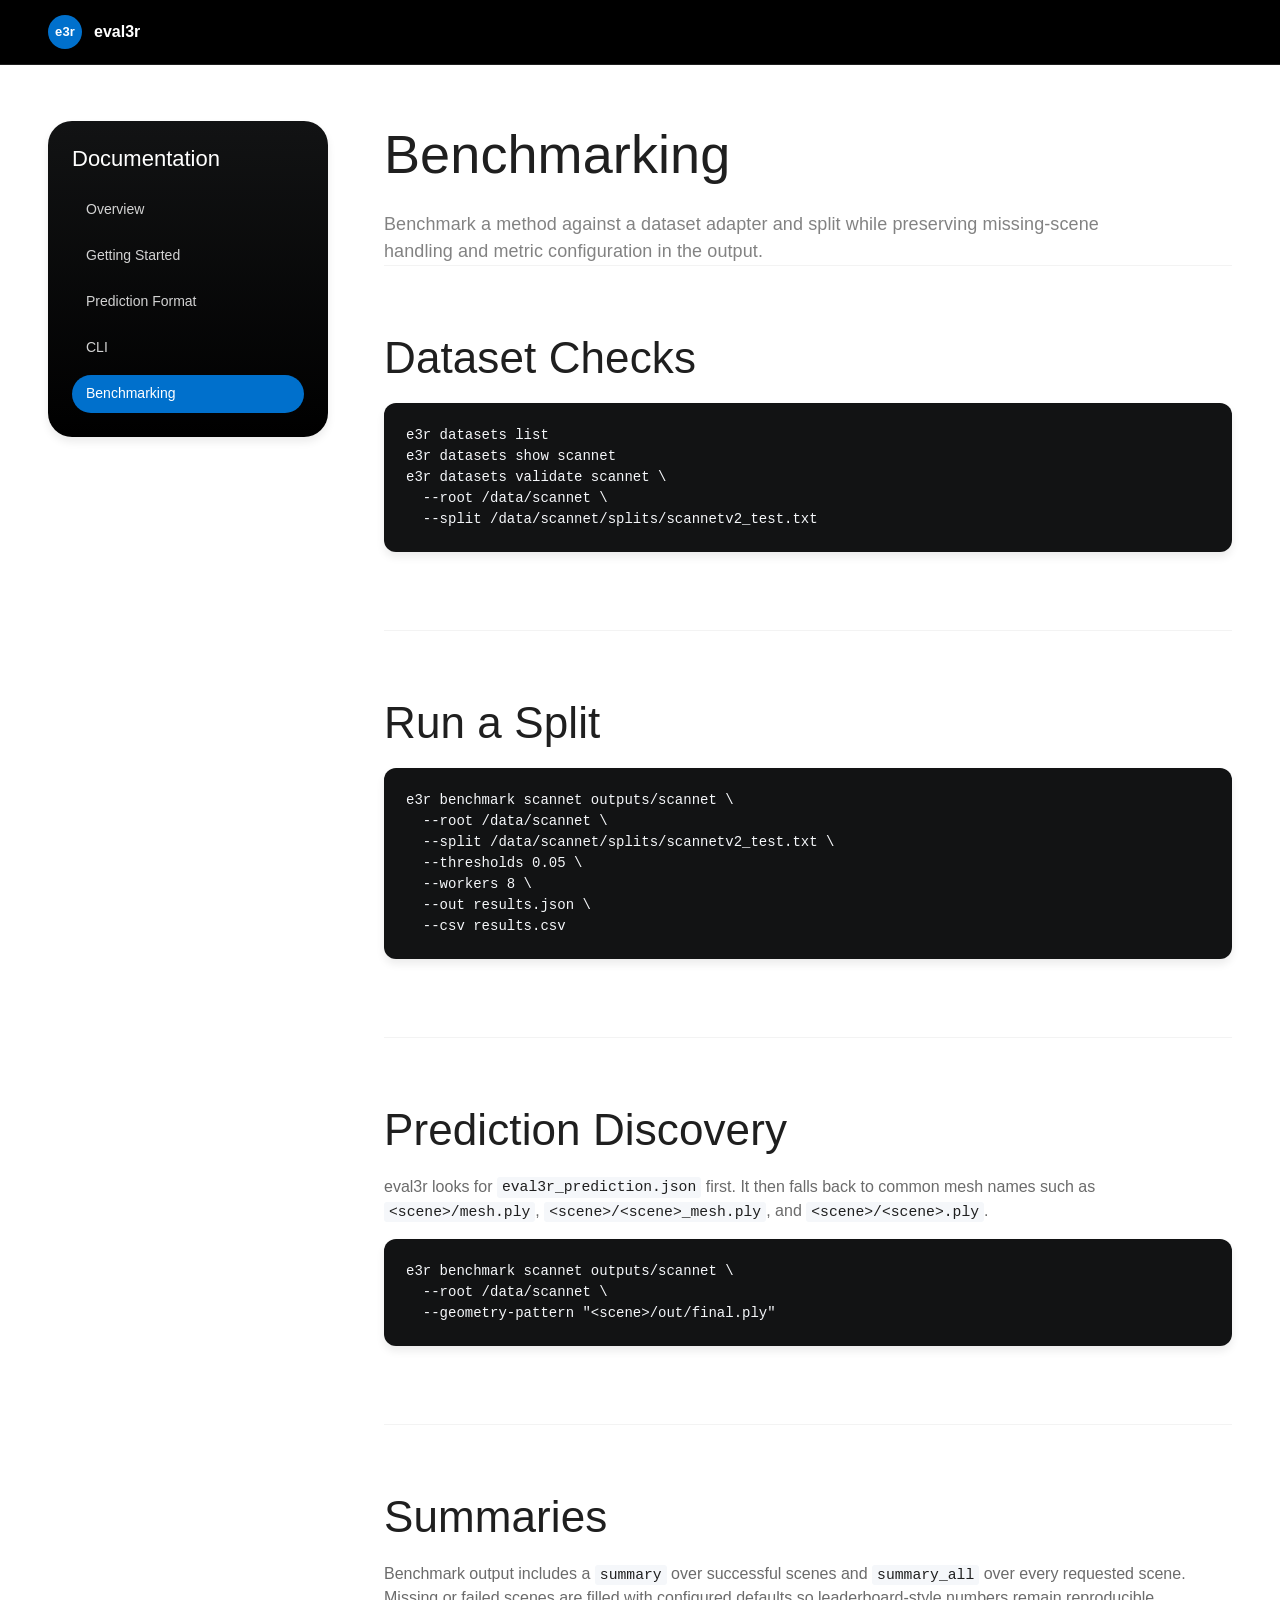
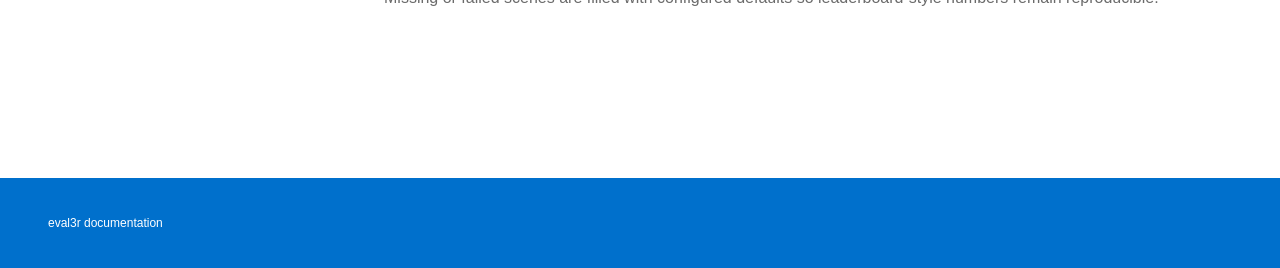
==== docs/benchmarking.html @ 65635a18 "Add GitHub Pages documentation site Create a static docs site under docs/ with a PlayStation-inspire" ====
<!doctype html>
<html lang="en">
  <head>
    <meta charset="utf-8" />
    <meta name="viewport" content="width=device-width, initial-scale=1" />
    <title>Benchmarking - eval3r</title>
    <link rel="stylesheet" href="assets/site.css" />
  </head>
  <body>
    <header class="site-header">
      <nav class="nav" aria-label="Main navigation">
        <a class="brand" href="index.html"><span class="brand-mark">e3r</span> eval3r</a>
        <div class="nav-links">
          <a href="index.html">Overview</a>
          <a href="getting-started.html">Getting Started</a>
          <a href="prediction-format.html">Prediction Format</a>
          <a href="cli.html">CLI</a>
          <a aria-current="page" href="benchmarking.html">Benchmarking</a>
        </div>
      </nav>
    </header>

    <main class="docs-layout">
      <aside class="docs-sidebar" aria-label="Documentation navigation">
        <p class="sidebar-title">Documentation</p>
        <nav class="sidebar-nav">
          <a href="index.html">Overview</a>
          <a href="getting-started.html">Getting Started</a>
          <a href="prediction-format.html">Prediction Format</a>
          <a href="cli.html">CLI</a>
          <a aria-current="page" href="benchmarking.html">Benchmarking</a>
        </nav>
      </aside>
      <article class="docs-content page content">
        <h1>Benchmarking</h1>
        <p class="lead">
          Benchmark a method against a dataset adapter and split while preserving missing-scene
          handling and metric configuration in the output.
        </p>

        <section class="section">
          <h2>Dataset Checks</h2>
          <pre><code>e3r datasets list
e3r datasets show scannet
e3r datasets validate scannet \
  --root /data/scannet \
  --split /data/scannet/splits/scannetv2_test.txt</code></pre>
        </section>

        <section class="section">
          <h2>Run a Split</h2>
          <pre><code>e3r benchmark scannet outputs/scannet \
  --root /data/scannet \
  --split /data/scannet/splits/scannetv2_test.txt \
  --thresholds 0.05 \
  --workers 8 \
  --out results.json \
  --csv results.csv</code></pre>
        </section>

        <section class="section">
          <h2>Prediction Discovery</h2>
          <p>
            eval3r looks for <code>eval3r_prediction.json</code> first. It then falls back to common
            mesh names such as <code>&lt;scene&gt;/mesh.ply</code>,
            <code>&lt;scene&gt;/&lt;scene&gt;_mesh.ply</code>, and
            <code>&lt;scene&gt;/&lt;scene&gt;.ply</code>.
          </p>
          <pre><code>e3r benchmark scannet outputs/scannet \
  --root /data/scannet \
  --geometry-pattern "&lt;scene&gt;/out/final.ply"</code></pre>
        </section>

        <section class="section">
          <h2>Summaries</h2>
          <p>
            Benchmark output includes a <code>summary</code> over successful scenes and
            <code>summary_all</code> over every requested scene. Missing or failed scenes are filled
            with configured defaults so leaderboard-style numbers remain reproducible.
          </p>
        </section>
      </article>
    </main>

    <footer class="site-footer">
      <div class="footer-inner">eval3r documentation</div>
    </footer>
  </body>
</html>
---- docs/assets/site.css ----
:root {
  color-scheme: light;
  --ps-blue: #0070cc;
  --ps-blue-dark: #0068bd;
  --ps-cyan: #1eaedb;
  --link-hover: #1883fd;
  --black: #000000;
  --shadow-black: #121314;
  --white: #ffffff;
  --ice: #f5f7fa;
  --divider: #f3f3f3;
  --ink: #1f1f1f;
  --muted: #6b6b6b;
  --soft: #cccccc;
  --orange: #d53b00;
  --red: #c81b3a;
  --code-bg: #121314;
  --code-ink: #f5f7fa;
  --shadow-hero: 0 5px 9px rgba(0, 0, 0, 0.8);
  --shadow-panel: 0 5px 9px rgba(0, 0, 0, 0.06);
  --shadow-card: 0 5px 9px rgba(0, 0, 0, 0.08);
}

* {
  box-sizing: border-box;
}

html {
  scroll-behavior: smooth;
}

body {
  margin: 0;
  background: var(--white);
  color: var(--ink);
  font-family: "SST", "Playstation SST", Arial, Helvetica, sans-serif;
  line-height: 1.5;
}

a {
  color: var(--ps-blue-dark);
  text-decoration-thickness: 0.08em;
  text-underline-offset: 0.18em;
  transition:
    color 180ms ease,
    background 180ms ease,
    box-shadow 180ms ease,
    transform 180ms ease;
}

a:hover {
  color: var(--link-hover);
}

code,
pre {
  font-family: "SFMono-Regular", Consolas, "Liberation Mono", Menlo, monospace;
}

.site-header {
  position: sticky;
  top: 0;
  z-index: 10;
  border-bottom: 1px solid rgba(255, 255, 255, 0.12);
  background: var(--black);
}

.nav {
  display: flex;
  align-items: center;
  justify-content: flex-start;
  max-width: 1280px;
  min-height: 64px;
  margin: 0 auto;
  padding: 0 48px;
  gap: 32px;
}

.brand {
  display: inline-flex;
  align-items: center;
  gap: 12px;
  color: var(--white);
  font-size: 16px;
  font-weight: 700;
  text-decoration: none;
}

.brand:hover {
  color: var(--white);
}

.brand-mark {
  display: grid;
  place-items: center;
  width: 34px;
  height: 34px;
  border-radius: 100%;
  background: var(--ps-blue);
  color: var(--white);
  font-size: 13px;
  font-weight: 700;
  letter-spacing: 0.144px;
}

.nav-links {
  display: none;
  align-items: center;
  flex-wrap: wrap;
  justify-content: flex-end;
  gap: 8px 22px;
  font-size: 14px;
  font-weight: 500;
}

.nav-links a {
  position: relative;
  color: var(--white);
  text-decoration: none;
}

.nav-links a:hover {
  color: var(--link-hover);
}

.nav-links a[aria-current="page"]::after {
  position: absolute;
  right: 0;
  bottom: -21px;
  left: 0;
  height: 2px;
  background: var(--ps-blue);
  content: "";
}

.hero {
  display: grid;
  grid-template-columns: minmax(0, 0.95fr) minmax(360px, 1.05fr);
  align-items: center;
  gap: 64px;
  max-width: 1280px;
  margin: 0 auto;
  padding: 88px 48px 96px;
  color: var(--white);
}

main {
  background: var(--white);
}

main > .hero:first-child {
  max-width: none;
  padding-right: max(48px, calc((100vw - 1280px) / 2 + 48px));
  padding-left: max(48px, calc((100vw - 1280px) / 2 + 48px));
  background: linear-gradient(180deg, var(--shadow-black) 0%, var(--black) 100%);
}

.eyebrow {
  margin: 0 0 14px;
  color: #53b1ff;
  font-size: 14px;
  font-weight: 500;
  letter-spacing: 0.1px;
}

h1,
h2,
h3 {
  line-height: 1.25;
  letter-spacing: 0.1px;
}

h1 {
  max-width: 760px;
  margin: 0;
  font-size: clamp(44px, 7vw, 54px);
  font-weight: 300;
}

h2 {
  margin: 0 0 18px;
  font-size: clamp(28px, 4vw, 44px);
  font-weight: 300;
}

h3 {
  margin: 0 0 10px;
  font-size: 22px;
  font-weight: 300;
}

p {
  color: var(--muted);
}

.lead {
  max-width: 760px;
  margin: 22px 0 0;
  color: inherit;
  font-size: 18px;
  font-weight: 400;
  letter-spacing: 0.1px;
  opacity: 0.84;
}

.page > .lead,
.content > .lead {
  color: var(--muted);
}

.hero-actions {
  display: flex;
  align-items: center;
  flex-wrap: wrap;
  gap: 16px;
  margin-top: 32px;
}

.button {
  display: inline-flex;
  align-items: center;
  justify-content: center;
  min-height: 48px;
  padding: 0 24px;
  border: 0;
  border-radius: 999px;
  background: var(--ps-blue);
  color: var(--white);
  font-size: 18px;
  font-weight: 500;
  letter-spacing: 0.4px;
  text-decoration: none;
  transform-origin: center;
  transition:
    background 180ms ease,
    border-color 180ms ease,
    box-shadow 180ms ease,
    color 180ms ease,
    transform 180ms ease,
    opacity 180ms ease;
}

.button:hover,
.button:focus-visible {
  border: 2px solid var(--white);
  background: var(--ps-cyan);
  color: var(--white);
  box-shadow: 0 0 0 2px var(--ps-blue);
  transform: scale(1.12);
}

.button:active {
  opacity: 0.6;
}

.button.secondary {
  border: 2px outset var(--black);
  background: var(--white);
  color: var(--ps-blue);
}

.hero-visual {
  min-height: 390px;
  border-radius: 24px;
  background: var(--black);
  box-shadow: var(--shadow-hero);
  overflow: hidden;
}

.hero-visual svg {
  display: block;
  width: 100%;
  height: 100%;
  min-height: 390px;
}

.docs-layout {
  display: grid;
  grid-template-columns: 280px minmax(0, 1fr);
  gap: 56px;
  max-width: 1280px;
  margin: 0 auto;
  padding: 56px 48px 88px;
  background: var(--white);
}

.docs-sidebar {
  position: sticky;
  top: 96px;
  align-self: start;
  max-height: calc(100vh - 120px);
  padding: 24px;
  overflow-y: auto;
  border-radius: 24px;
  background: linear-gradient(180deg, var(--shadow-black) 0%, var(--black) 100%);
  box-shadow: var(--shadow-card);
}

.sidebar-title {
  margin: 0 0 18px;
  color: var(--white);
  font-size: 22px;
  font-weight: 300;
  line-height: 1.25;
}

.sidebar-nav {
  display: grid;
  gap: 8px;
}

.sidebar-nav a {
  display: flex;
  align-items: center;
  min-height: 38px;
  padding: 0 14px;
  border-radius: 999px;
  color: rgba(255, 255, 255, 0.82);
  font-size: 14px;
  font-weight: 500;
  text-decoration: none;
}

.sidebar-nav a:hover,
.sidebar-nav a[aria-current="page"] {
  background: var(--ps-blue);
  color: var(--white);
}

.sidebar-nav a:hover {
  box-shadow: 0 0 0 2px var(--ps-cyan);
  transform: translateX(4px);
}

.docs-content {
  min-width: 0;
}

.page {
  max-width: 960px;
  padding: 0;
}

.content {
  max-width: 960px;
}

.section {
  padding: 64px 0;
  border-top: 1px solid var(--divider);
}

.section:first-child {
  border-top: 0;
}

.grid {
  display: grid;
  grid-template-columns: repeat(3, minmax(0, 1fr));
  gap: 24px;
}

.card {
  min-height: 220px;
  padding: 28px;
  border: 0;
  border-radius: 19px;
  background: linear-gradient(180deg, var(--white) 0%, var(--ice) 100%);
  box-shadow: var(--shadow-panel);
  transition:
    box-shadow 200ms ease,
    transform 200ms ease;
}

.card:hover {
  box-shadow: var(--shadow-card);
  transform: translateY(-3px) scale(1.02);
}

.card p {
  margin-bottom: 0;
}

.callout {
  padding: 20px 24px;
  border-left: 4px solid var(--ps-blue);
  border-radius: 0 12px 12px 0;
  background: linear-gradient(180deg, var(--white) 0%, var(--ice) 100%);
  box-shadow: var(--shadow-panel);
  color: var(--ink);
}

.table-wrap {
  overflow-x: auto;
  border-radius: 12px;
  box-shadow: var(--shadow-panel);
}

table {
  width: 100%;
  border-collapse: collapse;
  background: var(--white);
}

th,
td {
  padding: 14px 16px;
  border: 1px solid var(--divider);
  text-align: left;
  vertical-align: top;
}

th {
  background: var(--ice);
  color: var(--ink);
  font-size: 14px;
  font-weight: 700;
}

pre {
  overflow-x: auto;
  padding: 22px;
  border-radius: 12px;
  background: var(--code-bg);
  color: var(--code-ink);
  font-size: 14px;
  box-shadow: var(--shadow-card);
}

:not(pre) > code {
  padding: 0.14em 0.34em;
  border-radius: 3px;
  background: var(--ice);
  color: var(--ink);
  font-size: 0.92em;
}

.site-footer {
  border-top: 0;
  background: var(--ps-blue);
  color: var(--white);
}

.footer-inner {
  max-width: 1280px;
  margin: 0 auto;
  padding: 36px 48px;
  color: var(--white);
  font-size: 12px;
  font-weight: 500;
}

@media (max-width: 900px) {
  .nav {
    align-items: flex-start;
    flex-direction: column;
    padding: 16px 24px;
  }

  .nav-links {
    justify-content: flex-start;
  }

  .nav-links a[aria-current="page"]::after {
    bottom: -5px;
  }

  .hero,
  main > .hero:first-child {
    grid-template-columns: 1fr;
    padding: 56px 24px 72px;
  }

  .docs-layout {
    grid-template-columns: 1fr;
    gap: 32px;
    padding: 32px 24px 72px;
  }

  .docs-sidebar {
    position: static;
    max-height: none;
    border-radius: 19px;
  }

  .grid {
    grid-template-columns: 1fr;
  }

  .button:hover,
  .button:focus-visible {
    transform: scale(1.04);
  }
}
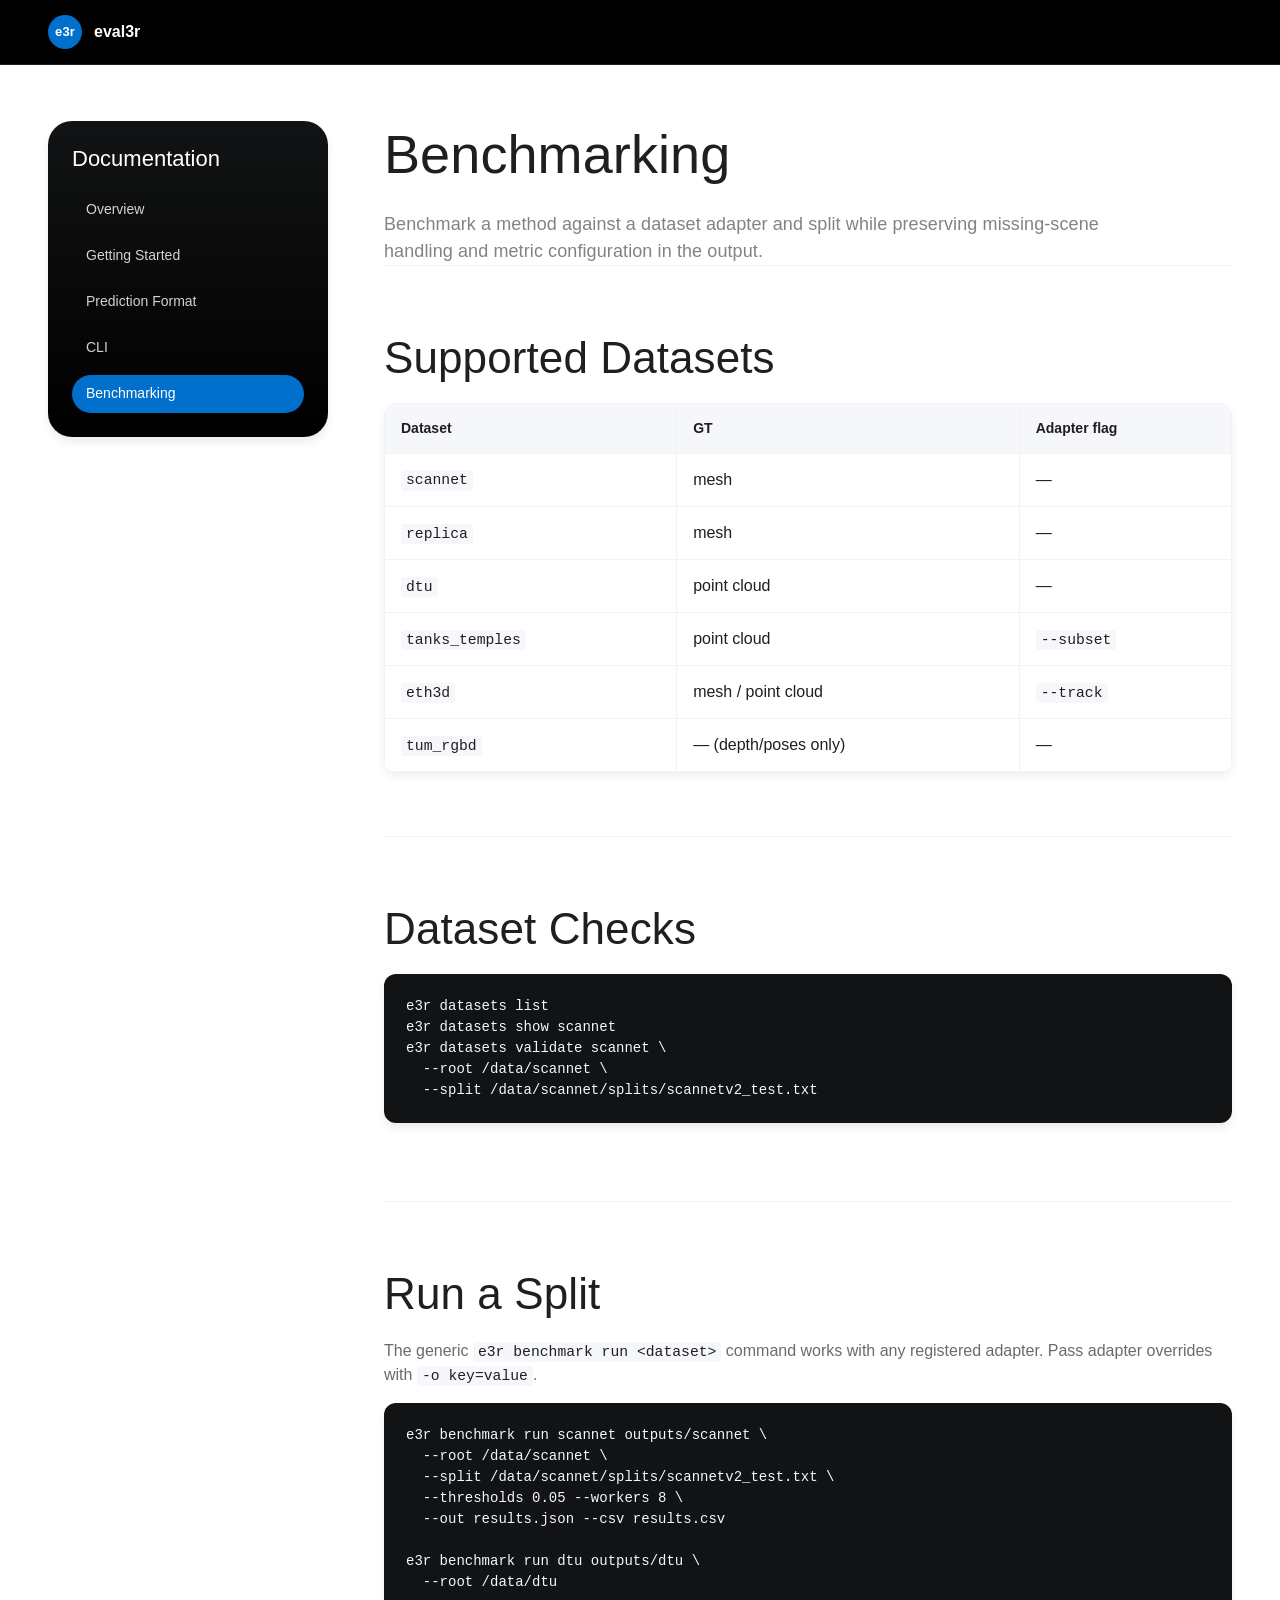
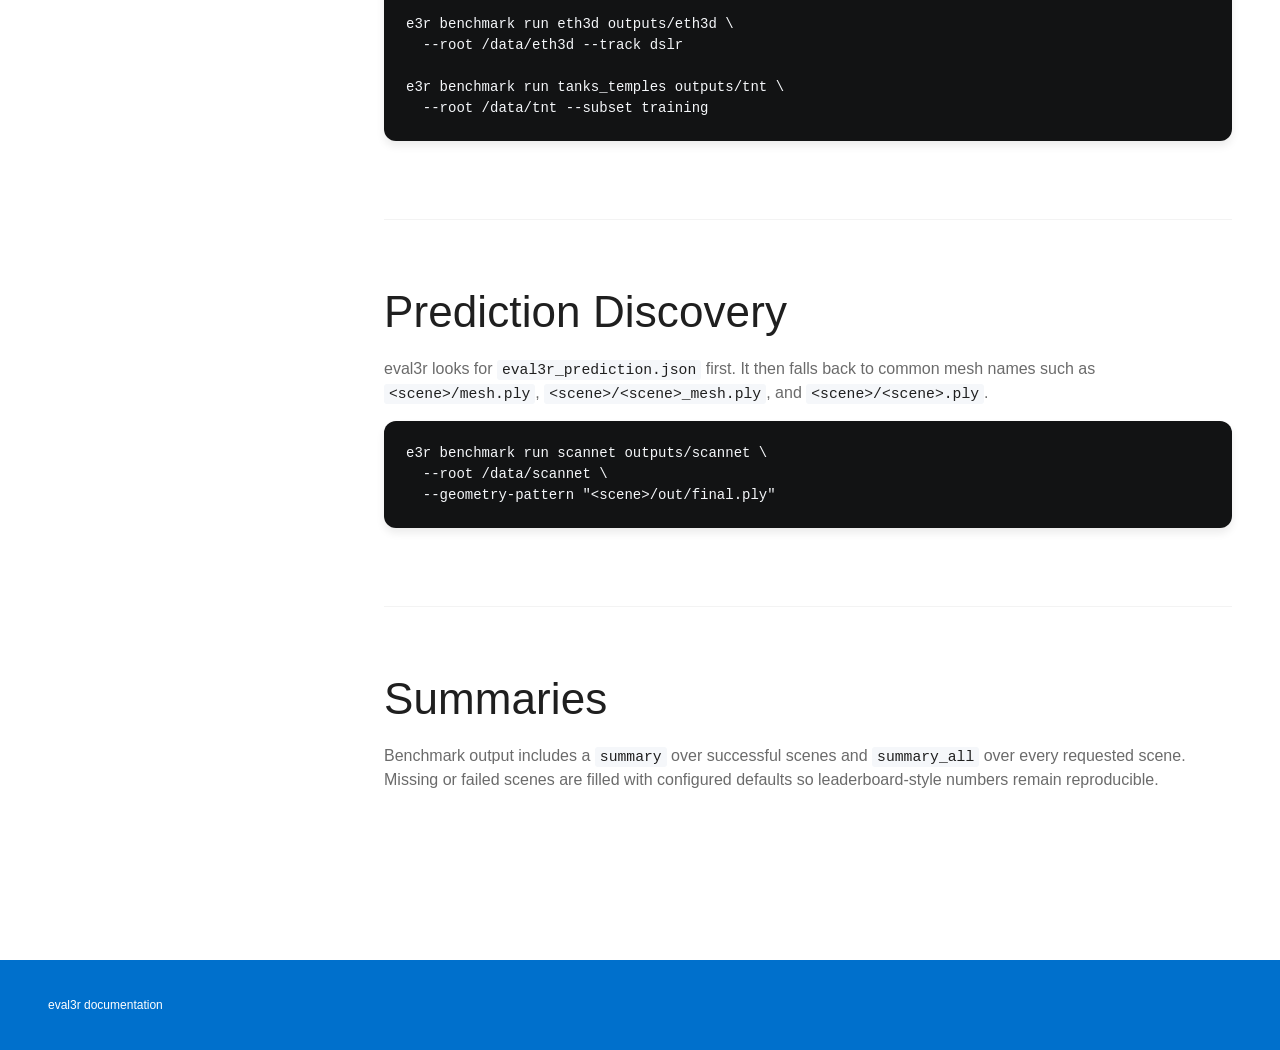
==== commit 922b9899: "Add TUM RGB-D, Replica, DTU, ETH3D, Tanks&Temples dataset adapters - New adapters: TumRGBDAdapter, R" ====
--- a/docs/benchmarking.html
+++ b/docs/benchmarking.html
@@ -39,6 +39,25 @@
         </p>
 
         <section class="section">
+          <h2>Supported Datasets</h2>
+          <div class="table-wrap">
+            <table>
+              <thead>
+                <tr><th>Dataset</th><th>GT</th><th>Adapter flag</th></tr>
+              </thead>
+              <tbody>
+                <tr><td><code>scannet</code></td><td>mesh</td><td>—</td></tr>
+                <tr><td><code>replica</code></td><td>mesh</td><td>—</td></tr>
+                <tr><td><code>dtu</code></td><td>point cloud</td><td>—</td></tr>
+                <tr><td><code>tanks_temples</code></td><td>point cloud</td><td><code>--subset</code></td></tr>
+                <tr><td><code>eth3d</code></td><td>mesh / point cloud</td><td><code>--track</code></td></tr>
+                <tr><td><code>tum_rgbd</code></td><td>— (depth/poses only)</td><td>—</td></tr>
+              </tbody>
+            </table>
+          </div>
+        </section>
+
+        <section class="section">
           <h2>Dataset Checks</h2>
           <pre><code>e3r datasets list
 e3r datasets show scannet
@@ -49,13 +68,24 @@
 
         <section class="section">
           <h2>Run a Split</h2>
-          <pre><code>e3r benchmark scannet outputs/scannet \
+          <p>
+            The generic <code>e3r benchmark run &lt;dataset&gt;</code> command works with any
+            registered adapter. Pass adapter overrides with <code>-o key=value</code>.
+          </p>
+          <pre><code>e3r benchmark run scannet outputs/scannet \
   --root /data/scannet \
   --split /data/scannet/splits/scannetv2_test.txt \
-  --thresholds 0.05 \
-  --workers 8 \
-  --out results.json \
-  --csv results.csv</code></pre>
+  --thresholds 0.05 --workers 8 \
+  --out results.json --csv results.csv
+
+e3r benchmark run dtu outputs/dtu \
+  --root /data/dtu
+
+e3r benchmark run eth3d outputs/eth3d \
+  --root /data/eth3d --track dslr
+
+e3r benchmark run tanks_temples outputs/tnt \
+  --root /data/tnt --subset training</code></pre>
         </section>
 
         <section class="section">
@@ -66,7 +96,7 @@
             <code>&lt;scene&gt;/&lt;scene&gt;_mesh.ply</code>, and
             <code>&lt;scene&gt;/&lt;scene&gt;.ply</code>.
           </p>
-          <pre><code>e3r benchmark scannet outputs/scannet \
+          <pre><code>e3r benchmark run scannet outputs/scannet \
   --root /data/scannet \
   --geometry-pattern "&lt;scene&gt;/out/final.ply"</code></pre>
         </section>
